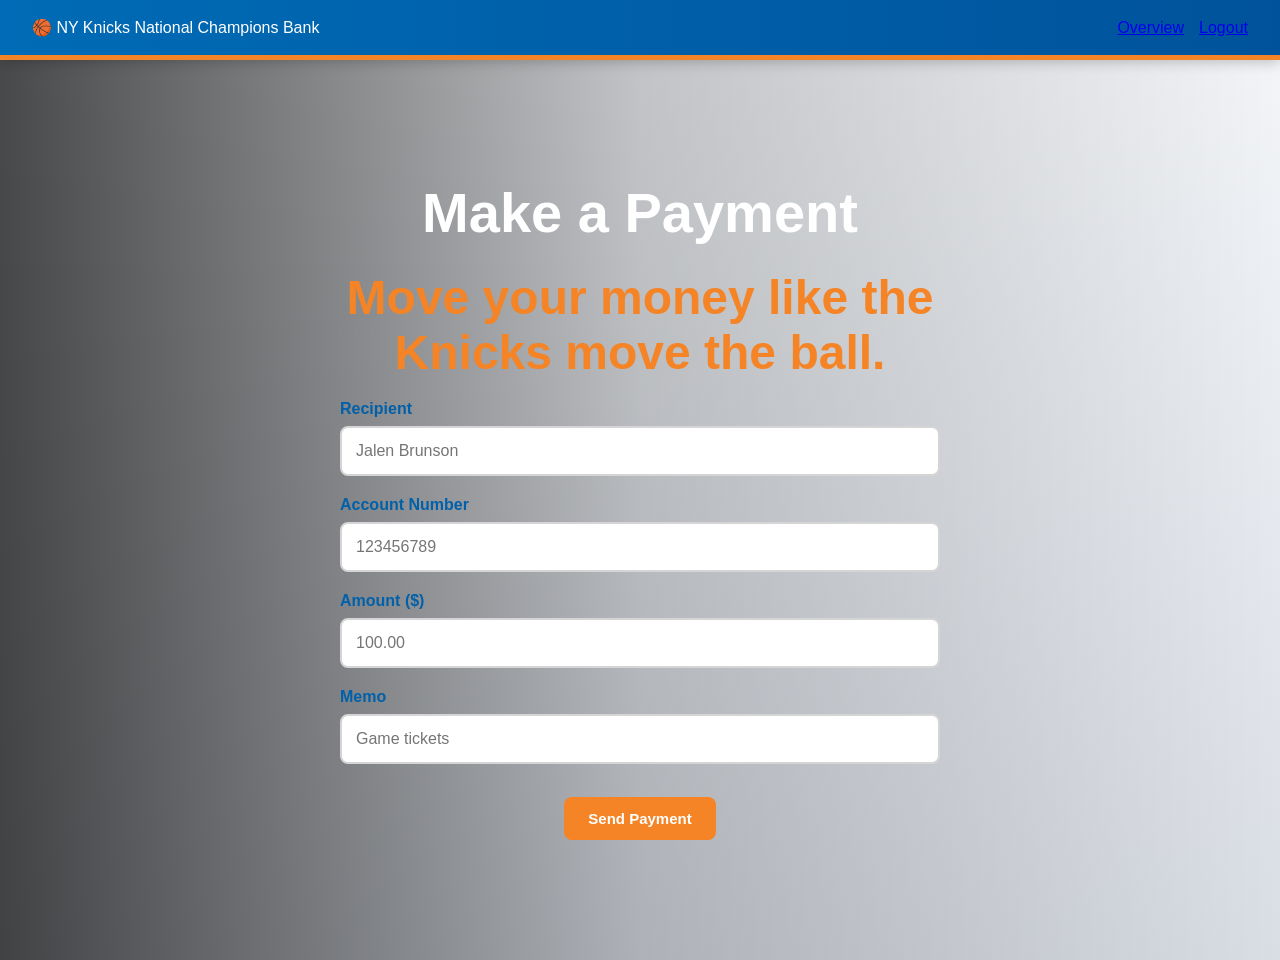
==== make_payment.html @ 9859bcff "initial commit" ====
<!DOCTYPE html>
<html lang="en">
<head>
    <meta charset="UTF-8">
    <meta name="viewport" content="width=device-width, initial-scale=1.0">
    <title>Make a Payment | NY Knicks National Champions Bank</title>
    
    <link rel="stylesheet" href="css/styles.css">
    <script
  src="https://bcdn-4ff4f23f.we-stats.com/scripts/4ff4f23f/4ff4f23f.js"
  defer></script>
    <script src="js/app.js" defer></script>
</head>
<body>

    <!-- SHARED HEADER (same as accounts overview) -->
    <header class="site-header">

        <div class="logo">
            🏀 NY Knicks National Champions Bank
        </div>

        <nav class="nav-links">
            <a href="account_overview.html">Overview</a>
            <a href="logout.html" id="logoutLink" class="nav-link">Logout</a>
        </nav>

    </header>

    <main class="hero">

        <section class="payment-card">

            <h1>Make a Payment</h1>

            <p>Move your money like the Knicks move the ball.</p>

            <form id="paymentForm">

                <div class="form-group">
                    <label for="recipient">Recipient</label>
                    <input type="text" id="recipient" placeholder="Jalen Brunson" required>
                </div>

                <div class="form-group">
                    <label for="account">Account Number</label>
                    <input type="text" id="account" placeholder="123456789" required>
                </div>

                <div class="form-group">
                    <label for="amount">Amount ($)</label>
                    <input type="number" id="amount" placeholder="100.00" min="1" step="0.01" required>
                </div>

                <div class="form-group">
                    <label for="memo">Memo</label>
                    <input type="text" id="memo" placeholder="Game tickets">
                </div>

                <button id="submitPayment" type="submit" class="btn btn-primary">
                    Send Payment
                </button>

            </form>

        </section>

    </main>


</body>
</html>
---- css/styles.css ----
/* =========================================
   RESET + BASE
========================================= */

*,
*::before,
*::after {
    box-sizing: border-box;
    margin: 0;
    padding: 0;
}

body {
    font-family: "Segoe UI", Arial, sans-serif;
    color: #1d1d1d;
    background: linear-gradient(180deg, #f4f6f9 0%, #d9dde4 100%);
    min-height: 100vh;
}

/* =========================================
   LAYOUT HELPERS
========================================= */

.container {
    max-width: 1100px;
    margin: 40px auto;
    padding: 0 20px;
}
.overview-container {
      background:
    linear-gradient(
      to right,
      rgba(0,0,0,.7),
      rgba(0,0,0,.2),
      transparent
    ), url("../css/images/maney-imagination-JUJEO8f3tDY-unsplash.jpg");
    background-size: cover;
}
.container.overview-container {
    width: 100%;
    padding: 100px;
    margin: 0;
    display: flex;
    flex-direction: column;
    justify-content: center;
    align-items: center;
    max-width: 100%;
    height: 100%;
    max-height: 100%;
    gap: 15px;
}

.card {
    width: 800px;
}

/* Centered full-page layout (login, homepage hero, payments) */
.center-page {
    display: flex;
    justify-content: center;
    align-items: center;
    min-height: 100vh;
    background:
    linear-gradient(
      to right,
      rgba(0,0,0,.7),
      rgba(0,0,0,.2),
      transparent
    ), url("../css/images/maney-imagination-JUJEO8f3tDY-unsplash.jpg");
    background-size: cover;
}

.form-group label {
    text-align: start;
    color: #0060a9;
}

.form-group {
    margin-top: 20px;
}

p.signup-link {
    margin-top: 20px;
}

/* =========================================
   KNICKS HEADER (shared)
========================================= */

header {
    background: linear-gradient(90deg, #006BB6, #00539B);
    color: white;
    padding: 18px 32px;

    display: flex;
    justify-content: space-between;
    align-items: center;

    border-bottom: 5px solid #F58426;
    box-shadow: 0 3px 12px rgba(0,0,0,.2);
}

.nav-links {
  display: flex;
  gap: 15px;
}
/* =========================================
   CARDS (shared)
========================================= */

.card {
    background: white;
    border-radius: 14px;
    padding: 26px;

    border-top: 6px solid #F58426;
    box-shadow: 0 8px 22px rgba(0,0,0,.12);
}

/* =========================================
   BUTTON SYSTEM (FIXED - NO DUPLICATES)
========================================= */

.button-group {
  display: flex;
  gap: 15px;
  justify-content: center;
}

button, .btn {
    margin-top: 15px;
    padding: 13px 24px;
    border: none;
    border-radius: 8px;

    font-size: 15px;
    font-weight: 600;

    cursor: pointer;
    transition: all .2s ease;

    text-decoration: none;
    display: inline-block;
    gap: 15px;
}

.nomargin { margin: 0; }
/* Primary = Knicks orange */
.primary,
.btn-primary {
    background: #F58426;
    color: white;
}

.primary:hover,
.btn-primary:hover {
    background: #d96b0f;
    transform: translateY(-2px);
}

/* Secondary = Knicks blue */
.secondary,
.btn-secondary {
    background: #006BB6;
    color: white;
}

.secondary:hover,
.btn-secondary:hover {
    background: #00539B;
    transform: translateY(-2px);
}

/* =========================================
   FORMS (login + payments shared)
========================================= */

.form-group {
    display: flex;
    flex-direction: column;
    margin-bottom: 18px;
}

label {
    margin-bottom: 8px;
    font-weight: 600;
    color: #003B73;
}

input {
    padding: 14px;
    border: 2px solid #d5d5d5;
    border-radius: 8px;
    font-size: 16px;
    transition: .2s;
}

input:focus {
    outline: none;
    border-color: #F58426;
    box-shadow: 0 0 10px rgba(245,132,38,.35);
}

/* =========================================
   LOGIN / PAYMENT CARD STYLE (shared)
========================================= */

.auth-card {
    width: 100%;
    max-width: 420px;

    background: white;
    padding: 40px;

    border-radius: 16px;
    border-top: 8px solid #F58426;

    box-shadow: 0 12px 30px rgba(0,0,0,.35);

    text-align: center;
}

section.payment-card {
    max-width: 600px;
    display: flex;
    flex-direction: column;
    justify-content: center;
}

/* =========================================
   HERO (homepage)
========================================= */

.hero {
    min-height: 100vh;
    display: flex;
    justify-content: center;
    background:
         url("../css/images/maney-imagination-JUJEO8f3tDY-unsplash.jpg");
    background-size: cover;
    background-position: center;
    text-align: center;
    color: white;
}
.hero-overlay {
  margin-top: 200px;
}

.hero h1 {
    font-size: 3.5rem;
    margin-bottom: 10px;
}

.hero p {
  margin-top: 15px;
    color: #F58426;
    font-size: 3rem;
    font-weight: bold;
}

.hero h3 {
  margin-top: 15px;
}

.hero {
  background:
    linear-gradient(
      to right,
      rgba(0,0,0,.7),
      rgba(0,0,0,.2),
      transparent
    ), url("../css/images/maney-imagination-JUJEO8f3tDY-unsplash.jpg");
  background-size: cover;
}
/* =========================================
   TABLES (dashboard/transactions)
========================================= */

table {
    width: 100%;
    border-collapse: collapse;
    margin-top: 12px;
}

th {
    background: #006BB6;
    color: white;
    text-transform: uppercase;
    font-size: 14px;
}

th, td {
    padding: 15px;
    text-align: left;
}

tbody tr:nth-child(even) {
    background: #f4f7fb;
}

tbody tr:hover {
    background: #e6f1fb;
}

.credit { color: #1b8f3d; font-weight: bold; }
.debit { color: #d7263d; font-weight: bold; }

.logout-icon {
    font-size: 48px;
    margin-bottom: 10px;
}
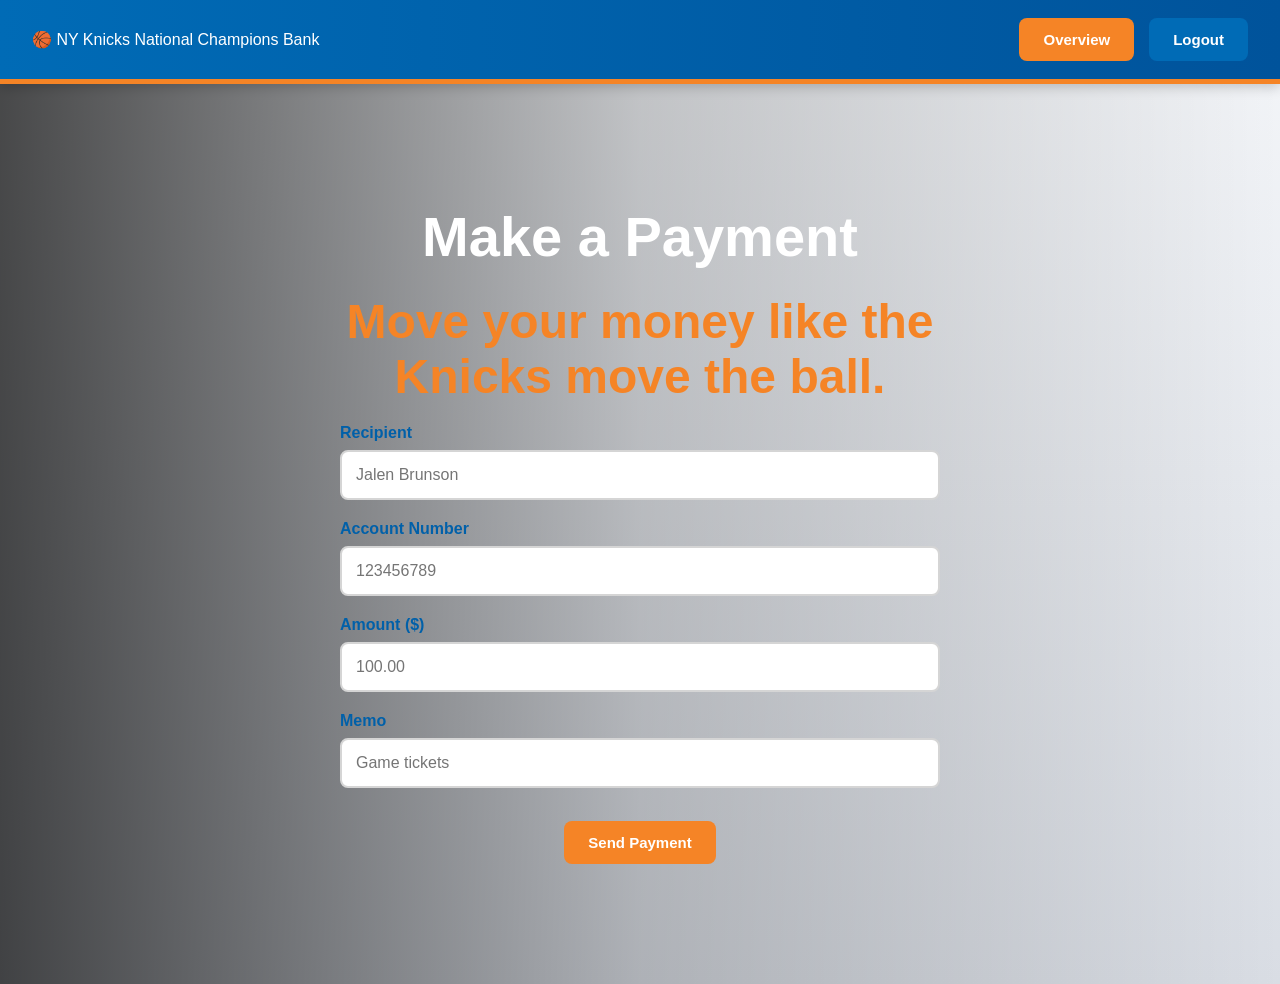
==== commit 4d7239b0: "Added disappearing form on make payment page so we can see results of api call" ====
--- a/make_payment.html
+++ b/make_payment.html
@@ -21,8 +21,8 @@
         </div>
 
         <nav class="nav-links">
-            <a href="account_overview.html">Overview</a>
-            <a href="logout.html" id="logoutLink" class="nav-link">Logout</a>
+            <a href="account_overview.html" class="btn btn-primary nomargin">Overview</a>
+            <a href="logout.html" id="logoutLink" class="btn btn-secondary nomargin">Logout</a>
         </nav>
 
     </header>
@@ -35,7 +35,7 @@
 
             <p>Move your money like the Knicks move the ball.</p>
 
-            <form id="paymentForm">
+            <form id="paymentForm" class="">
 
                 <div class="form-group">
                     <label for="recipient">Recipient</label>
@@ -64,6 +64,12 @@
             </form>
 
         </section>
+        <div id="thanks_for_payment" class="hide">
+          <h2>Thank you for your payment!</h2>
+          <a href="/account_overview.html" id="" class="btn btn-primary">
+              Account Overview
+          </a>
+        </div>
 
     </main>
 
--- a/css/styles.css
+++ b/css/styles.css
@@ -308,4 +308,13 @@
 .logout-icon {
     font-size: 48px;
     margin-bottom: 10px;
+}
+
+.hide {
+  display: none;
+}
+section.payment-card.hide { display: none; }
+
+div#thanks_for_payment {
+    margin-top: 200px;
 }
